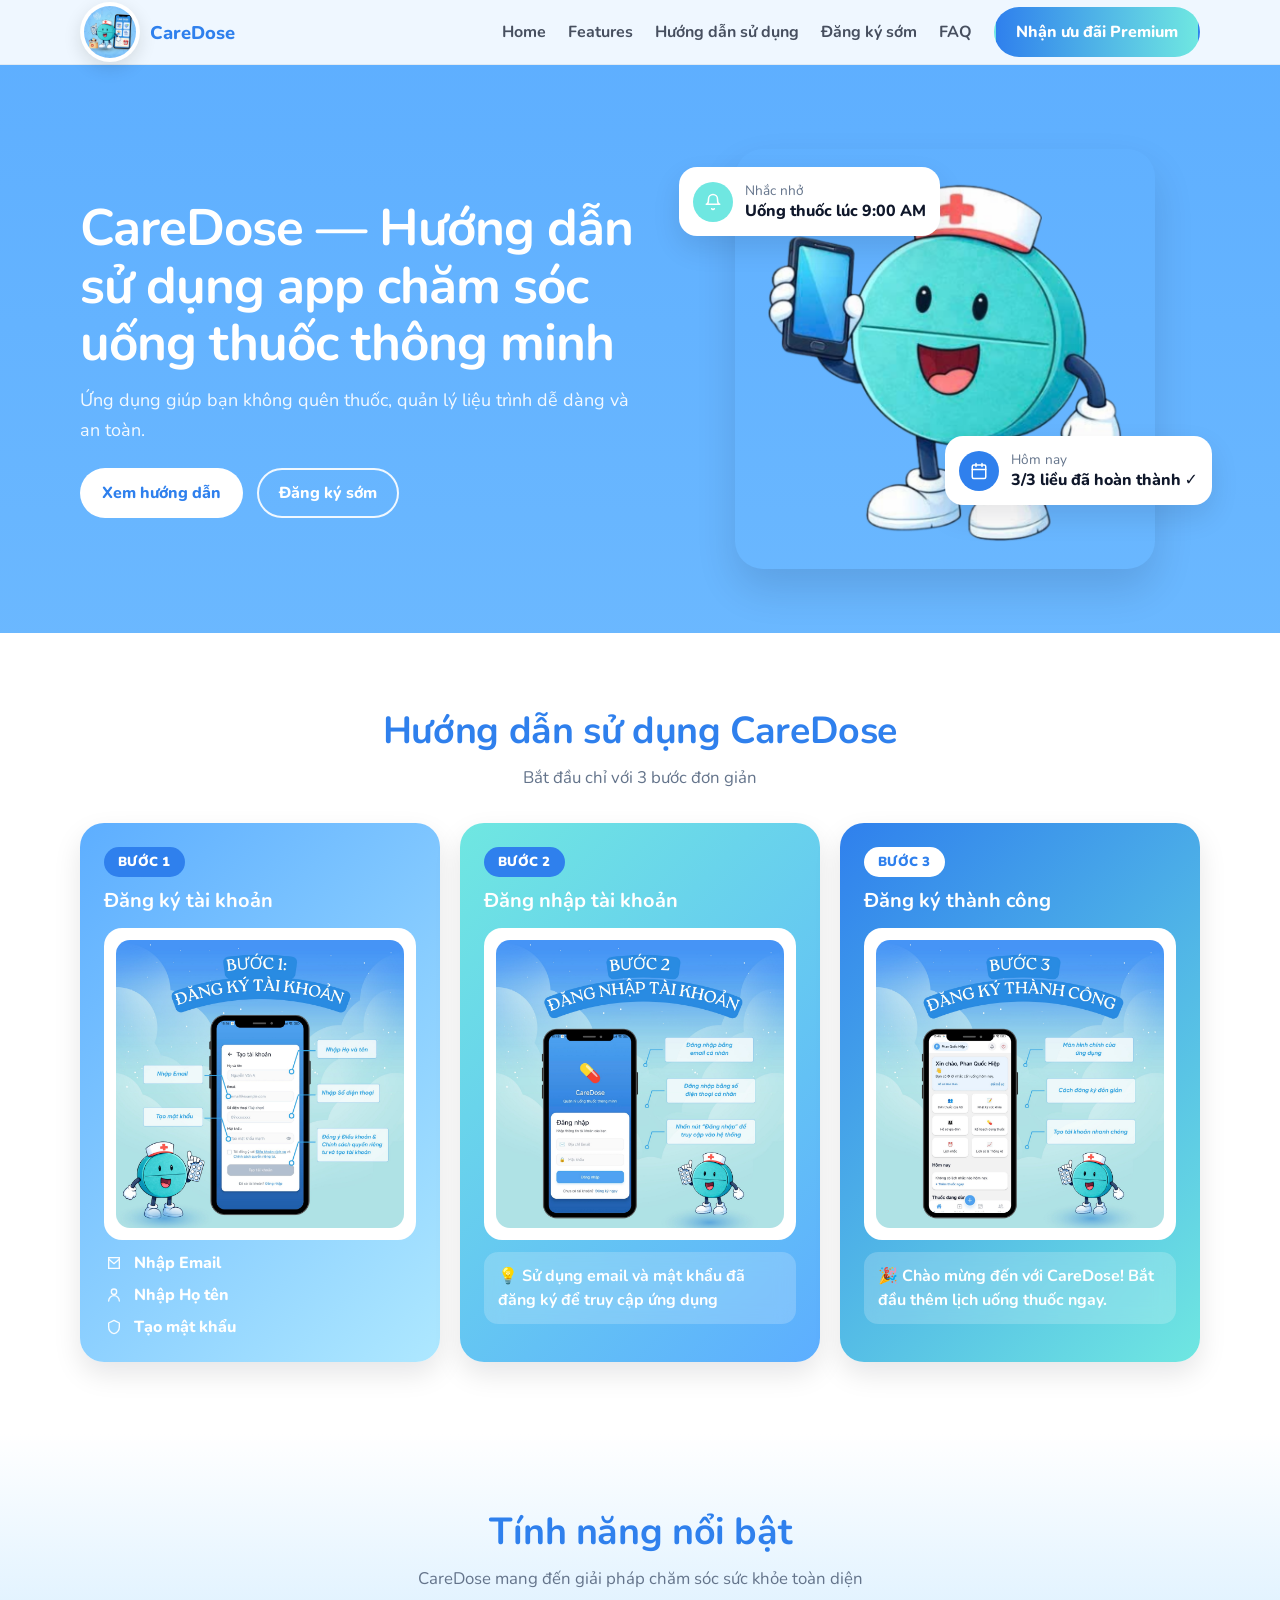
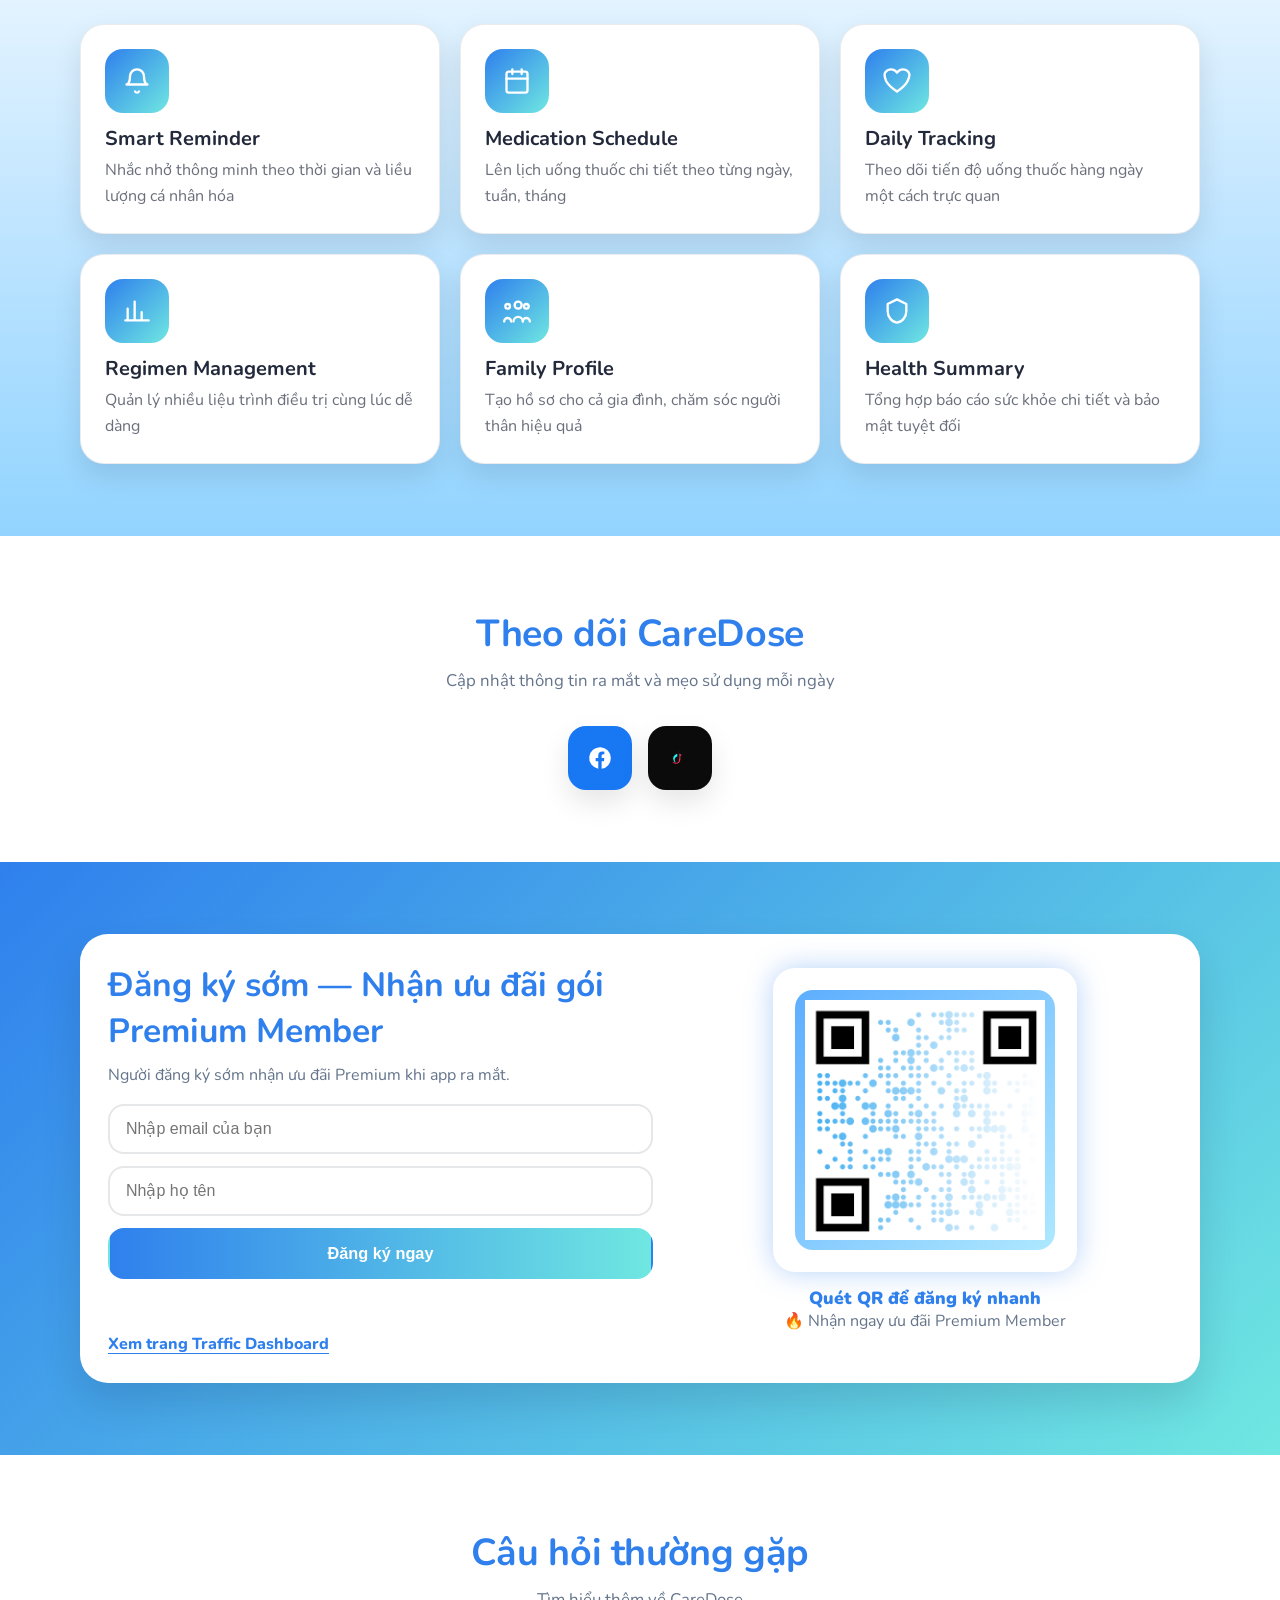
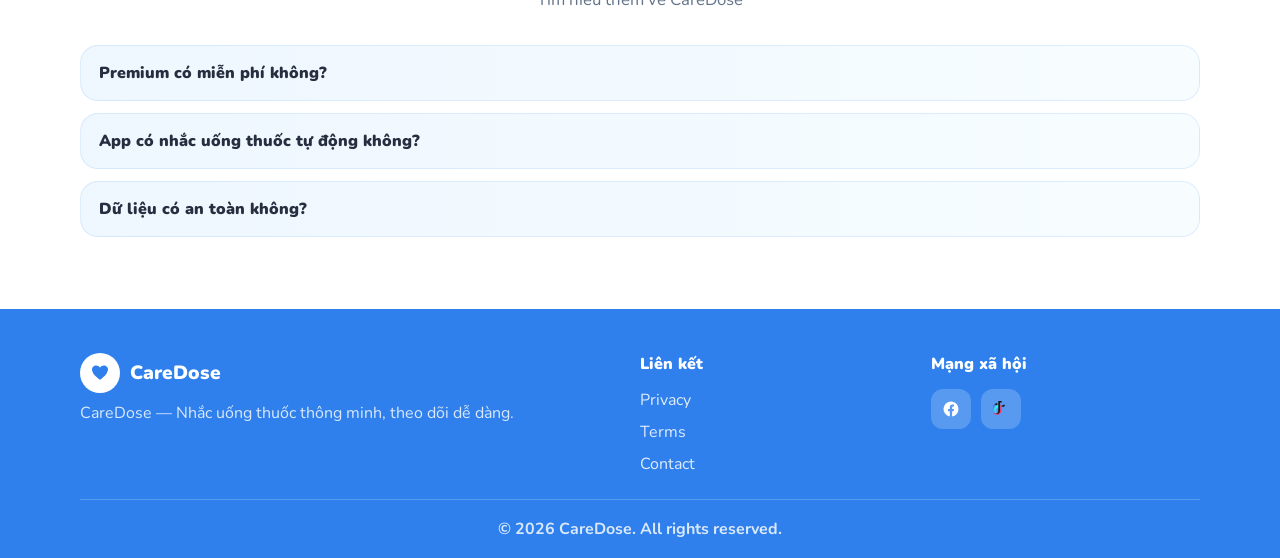
==== index.html @ 23ecd35e "init" ====
<!doctype html>
<html lang="vi">

<head>
  <meta charset="utf-8" />
  <meta name="viewport" content="width=device-width, initial-scale=1" />
  <title>CareDose - Ứng dụng tủ thuốc thông minh </title>

  <!-- Font -->
  <link rel="preconnect" href="https://fonts.googleapis.com">
  <link rel="preconnect" href="https://fonts.gstatic.com" crossorigin>
  <link href="https://fonts.googleapis.com/css2?family=Nunito:wght@400;600;700;800&display=swap" rel="stylesheet">

  <link rel="stylesheet" href="./styles.css" />

  <!-- (Optional) Privacy-friendly analytics (no DB on your side)
       Uncomment and set data-domain to your domain if you use Plausible.
  <script defer data-domain="caredose.app" src="https://plausible.io/js/script.js"></script>
  -->
</head>

<body>
  <div class="page-bg">
    <!-- Header / Navigation -->
    <header class="site-header" id="top">
      <nav class="container nav">
        <a class="brand" href="#home" aria-label="CareDose">
          <img class="brand-logo" src="./assets/logo.png" alt="CareDose logo" width="20" height="20" loading="lazy" />
          <span class="brand-name">CareDose</span>
        </a>

        <button class="nav-toggle" aria-label="Mở menu" aria-expanded="false" data-nav-toggle>
          <span class="nav-toggle-line"></span>
          <span class="nav-toggle-line"></span>
          <span class="nav-toggle-line"></span>
        </button>

        <div class="nav-links" data-nav-links>
          <a href="#home">Home</a>
          <a href="#features">Features</a>
          <a href="#guide">Hướng dẫn sử dụng</a>
          <a href="#register">Đăng ký sớm</a>
          <a href="#faq">FAQ</a>
          <a class="btn btn-primary btn-pill" href="#register">Nhận ưu đãi Premium</a>
        </div>
      </nav>
    </header>

    <main>
      <!-- Hero -->
      <section id="home" class="section hero">
        <div class="container grid-2 hero-grid">
          <div class="hero-copy">
            <h1>CareDose — Hướng dẫn sử dụng app chăm sóc uống thuốc thông minh</h1>
            <p class="lead">Ứng dụng giúp bạn không quên thuốc, quản lý liệu trình dễ dàng và an toàn.</p>
            <div class="hero-cta">
              <a class="btn btn-white btn-pill" href="#guide">Xem hướng dẫn</a>
              <a class="btn btn-outline-white btn-pill" href="#register">Đăng ký sớm</a>
            </div>
          </div>

          <div class="hero-visual">
            <div class="mascot-float">
              <img class="mascot" src="./assets/image.png" alt="CareDose Mascot" loading="lazy" />
            </div>

            <!-- Floating cards -->
            <div class="float-card float-card-left">
              <div class="icon-badge bg-secondary" aria-hidden="true">
                <!-- Bell -->
                <svg width="18" height="18" viewBox="0 0 24 24" fill="none">
                  <path d="M18 8a6 6 0 10-12 0c0 7-3 7-3 7h18s-3 0-3-7" stroke="currentColor" stroke-width="2"
                    stroke-linecap="round" stroke-linejoin="round" />
                  <path d="M13.7 21a2 2 0 01-3.4 0" stroke="currentColor" stroke-width="2" stroke-linecap="round" />
                </svg>
              </div>
              <div>
                <div class="muted small">Nhắc nhở</div>
                <div class="strong">Uống thuốc lúc 9:00 AM</div>
              </div>
            </div>

            <div class="float-card float-card-right">
              <div class="icon-badge bg-primary" aria-hidden="true">
                <!-- Calendar -->
                <svg width="18" height="18" viewBox="0 0 24 24" fill="none">
                  <rect x="3" y="4" width="18" height="18" rx="2" stroke="currentColor" stroke-width="2" />
                  <path d="M16 2v4M8 2v4M3 10h18" stroke="currentColor" stroke-width="2" stroke-linecap="round" />
                </svg>
              </div>
              <div>
                <div class="muted small">Hôm nay</div>
                <div class="strong">3/3 liều đã hoàn thành ✓</div>
              </div>
            </div>
          </div>
        </div>
      </section>

      <!-- Guide -->
      <section id="guide" class="section section-white">
        <div class="container">
          <header class="section-head center">
            <h2>Hướng dẫn sử dụng CareDose</h2>
            <p class="subhead">Bắt đầu chỉ với 3 bước đơn giản</p>
          </header>

          <div class="grid-3 cards">
            <article class="card card-grad grad-1">
              <div class="pill pill-primary">BƯỚC 1</div>
              <h3>Đăng ký tài khoản</h3>

              <div class="media">
                <img src="./assets/Register.png" alt="Màn hình đăng ký" loading="lazy" />
              </div>

              <ul class="checklist">
                <li>
                  <span class="mini-ic" aria-hidden="true">
                    <!-- Mail -->
                    <svg width="16" height="16" viewBox="0 0 24 24" fill="none">
                      <path d="M4 4h16v16H4V4z" stroke="currentColor" stroke-width="2" />
                      <path d="M4 6l8 7 8-7" stroke="currentColor" stroke-width="2" stroke-linecap="round"
                        stroke-linejoin="round" />
                    </svg>
                  </span>
                  Nhập Email
                </li>
                <li>
                  <span class="mini-ic" aria-hidden="true">
                    <!-- User -->
                    <svg width="16" height="16" viewBox="0 0 24 24" fill="none">
                      <path d="M20 21a8 8 0 10-16 0" stroke="currentColor" stroke-width="2" stroke-linecap="round" />
                      <circle cx="12" cy="7" r="4" stroke="currentColor" stroke-width="2" />
                    </svg>
                  </span>
                  Nhập Họ tên
                </li>
                <li>
                  <span class="mini-ic" aria-hidden="true">
                    <!-- Shield -->
                    <svg width="16" height="16" viewBox="0 0 24 24" fill="none">
                      <path d="M12 2l8 4v6c0 5-3.4 9.4-8 10-4.6-.6-8-5-8-10V6l8-4z" stroke="currentColor"
                        stroke-width="2" stroke-linejoin="round" />
                    </svg>
                  </span>
                  Tạo mật khẩu
                </li>
              </ul>
            </article>

            <article class="card card-grad grad-2">
              <div class="pill pill-primary">BƯỚC 2</div>
              <h3>Đăng nhập tài khoản</h3>

              <div class="media">
                <img src="./assets/Login.png" alt="Màn hình đăng nhập" loading="lazy" />
              </div>

              <div class="note note-white">
                💡 Sử dụng email và mật khẩu đã đăng ký để truy cập ứng dụng
              </div>
            </article>

            <article class="card card-grad grad-3">
              <div class="pill pill-white">BƯỚC 3</div>
              <h3>Đăng ký thành công</h3>

              <div class="media">
                <img src="./assets/Success.png" alt="Màn hình thành công" loading="lazy" />
              </div>

              <div class="note note-white">
                🎉 Chào mừng đến với CareDose! Bắt đầu thêm lịch uống thuốc ngay.
              </div>
            </article>
          </div>
        </div>
      </section>

      <!-- Features -->
      <section id="features" class="section section-soft">
        <div class="container">
          <header class="section-head center">
            <h2>Tính năng nổi bật</h2>
            <p class="subhead">CareDose mang đến giải pháp chăm sóc sức khỏe toàn diện</p>
          </header>

          <div class="grid-3 cards features">
            <article class="card plain">
              <div class="feature-ic">
                <!-- Bell -->
                <svg width="28" height="28" viewBox="0 0 24 24" fill="none">
                  <path d="M18 8a6 6 0 10-12 0c0 7-3 7-3 7h18s-3 0-3-7" stroke="currentColor" stroke-width="2"
                    stroke-linecap="round" stroke-linejoin="round" />
                  <path d="M13.7 21a2 2 0 01-3.4 0" stroke="currentColor" stroke-width="2" stroke-linecap="round" />
                </svg>
              </div>
              <h3>Smart Reminder</h3>
              <p>Nhắc nhở thông minh theo thời gian và liều lượng cá nhân hóa</p>
            </article>

            <article class="card plain">
              <div class="feature-ic">
                <!-- Calendar -->
                <svg width="28" height="28" viewBox="0 0 24 24" fill="none">
                  <rect x="3" y="4" width="18" height="18" rx="2" stroke="currentColor" stroke-width="2" />
                  <path d="M16 2v4M8 2v4M3 10h18" stroke="currentColor" stroke-width="2" stroke-linecap="round" />
                </svg>
              </div>
              <h3>Medication Schedule</h3>
              <p>Lên lịch uống thuốc chi tiết theo từng ngày, tuần, tháng</p>
            </article>

            <article class="card plain">
              <div class="feature-ic">
                <!-- Heart -->
                <svg width="28" height="28" viewBox="0 0 24 24" fill="none">
                  <path
                    d="M12 21s-7-4.6-9.3-9C.9 8 .9 5.8 2.2 4.2 3.5 2.6 5.4 2 7 2c2.1 0 3.7 1.1 5 2.6C13.3 3.1 14.9 2 17 2c1.6 0 3.5.6 4.8 2.2 1.3 1.6 1.3 3.8-.7 7.8C19 16.4 12 21 12 21z"
                    stroke="currentColor" stroke-width="2" fill="none" />
                </svg>
              </div>
              <h3>Daily Tracking</h3>
              <p>Theo dõi tiến độ uống thuốc hàng ngày một cách trực quan</p>
            </article>

            <article class="card plain">
              <div class="feature-ic">
                <!-- Bar chart -->
                <svg width="28" height="28" viewBox="0 0 24 24" fill="none">
                  <path d="M4 20V10M10 20V4M16 20v-7M22 20H2" stroke="currentColor" stroke-width="2"
                    stroke-linecap="round" />
                </svg>
              </div>
              <h3>Regimen Management</h3>
              <p>Quản lý nhiều liệu trình điều trị cùng lúc dễ dàng</p>
            </article>

            <article class="card plain">
              <div class="feature-ic">
                <!-- Users -->
                <svg width="28" height="28" viewBox="0 0 24 24" fill="none">
                  <path d="M17 21a4 4 0 00-8 0" stroke="currentColor" stroke-width="2" stroke-linecap="round" />
                  <circle cx="13" cy="7" r="3" stroke="currentColor" stroke-width="2" />
                  <path d="M23 21a3 3 0 00-6 0" stroke="currentColor" stroke-width="2" stroke-linecap="round" />
                  <circle cx="20" cy="8" r="2" stroke="currentColor" stroke-width="2" />
                  <path d="M1 21a3 3 0 016 0" stroke="currentColor" stroke-width="2" stroke-linecap="round" />
                  <circle cx="4" cy="8" r="2" stroke="currentColor" stroke-width="2" />
                </svg>
              </div>
              <h3>Family Profile</h3>
              <p>Tạo hồ sơ cho cả gia đình, chăm sóc người thân hiệu quả</p>
            </article>

            <article class="card plain">
              <div class="feature-ic">
                <!-- Shield -->
                <svg width="28" height="28" viewBox="0 0 24 24" fill="none">
                  <path d="M12 2l8 4v6c0 5-3.4 9.4-8 10-4.6-.6-8-5-8-10V6l8-4z" stroke="currentColor" stroke-width="2"
                    stroke-linejoin="round" />
                </svg>
              </div>
              <h3>Health Summary</h3>
              <p>Tổng hợp báo cáo sức khỏe chi tiết và bảo mật tuyệt đối</p>
            </article>
          </div>
        </div>
      </section>

      <!-- Social -->
      <section class="section section-white">
        <div class="container center">
          <header class="section-head center">
            <h2>Theo dõi CareDose</h2>
            <p class="subhead">Cập nhật thông tin ra mắt và mẹo sử dụng mỗi ngày</p>
          </header>

          <div class="social-row">
            <a class="social-btn facebook" href="https://www.facebook.com/profile.php?id=61586866198376" target="_blank"
              rel="noopener">
              <!-- Facebook -->
              <svg width="26" height="26" viewBox="0 0 24 24" fill="currentColor" aria-hidden="true">
                <path
                  d="M22 12a10 10 0 10-11.6 9.9v-7H8v-3h2.4V9.8c0-2.4 1.4-3.7 3.6-3.7 1 0 2 .2 2 .2v2.2h-1.1c-1.1 0-1.4.7-1.4 1.4V12H16l-.4 3h-2.1v7A10 10 0 0022 12z" />
              </svg>
              <span class="sr-only">Facebook</span>
            </a>

            <a class="social-btn tiktok" href="https://www.tiktok.com/@caredose.vn" target="_blank" rel="noopener">
              <!-- Simple TikTok-ish icon (placeholder) -->
              <svg class="icon-tiktok" width="26" height="26" viewBox="0 0 48 48" aria-hidden="true" role="img">
                <!-- Cyan shadow -->
                <path fill="#25F4EE"
                  d="M20.6 19.2v-2.3c-1.6-.2-3.2.1-4.6.8-2.8 1.4-4.6 4.2-4.6 7.3 0 4.6 3.7 8.3 8.3 8.3 1.3 0 2.6-.3 3.7-.9-2.2 1.5-5.3 1.3-7.3-.6-1.2-1.1-1.9-2.7-1.9-4.4 0-2.3 1.3-4.4 3.4-5.5 1-.5 2-.7 3-.7z" />
                <!-- Pink shadow -->
                <path fill="#FE2C55"
                  d="M21.8 18.2c1 1.2 2.7 2 4.5 2v-3.1c-.3 0-.7-.1-1-.2-1-.3-1.9-1-2.5-1.8v8.9c0 4.6-3.7 8.3-8.3 8.3-1.8 0-3.5-.6-4.9-1.5 1.5 2.2 4 3.7 6.8 3.7 4.6 0 8.3-3.7 8.3-8.3V18.2z" />
                <!-- Main (black) -->
                <path fill="#111111"
                  d="M26.3 17.1v3.1c1.7 0 3.3-.6 4.6-1.6v-3c-1.2 1-2.8 1.5-4.6 1.5zm-9.7 16.2c3 0 5.4-2.4 5.4-5.4V12h3.9c-.2-1-.7-1.9-1.4-2.6H19v18.5c0 3-2.4 5.4-5.4 5.4-.9 0-1.8-.2-2.6-.6 1 .4 2 .6 3 .6zM13.6 17.7c1.1-.7 2.4-1 3.7-.9v-3.2c-.3 0-.6 0-1 0-1.7.2-3.3.9-4.5 2-1.3 1.3-2.1 3-2.1 4.9 0 1.8.7 3.5 1.9 4.7-1-1.2-1.6-2.7-1.6-4.3 0-1.8.7-3.5 2.1-4.8.5-.5 1-.9 1.5-1.2z" />
              </svg>
              <span class="sr-only">TikTok</span>
            </a>
          </div>
        </div>
      </section>

      <!-- Register -->
      <section id="register" class="section register">
        <div class="container">
          <div class="register-card">
            <div class="grid-2 register-grid">
              <!-- Form -->
              <div>
                <h2>Đăng ký sớm — Nhận ưu đãi gói Premium Member</h2>
                <p class="muted">Người đăng ký sớm nhận ưu đãi Premium khi app ra mắt.</p>

                <form class="form" id="early-access-form"
                  action="https://docs.google.com/forms/d/e/1FAIpQLSfu0Jbq9fdVAt8jFWek8ZQa8v-bnIWxpUGTrPpAvJa66lcMtQ/formResponse"
                  method="POST" target="hidden_iframe">
                  <label class="field">
                    <input type="email" name="entry.1506093864" placeholder="Nhập email của bạn" required>
                  </label>

                  <label class="field">
                    <input type="text" name="entry.870572289" placeholder="Nhập họ tên" required>
                  </label>

                  <button id="early-access-btn" type="submit" class="btn btn-primary btn-lg">Đăng ký ngay</button>
                  <p class="tiny muted" id="early-access-msg" style="margin-top:10px;"></p>
                </form>

                <iframe id="hidden_iframe" name="hidden_iframe" style="display:none;"></iframe>

                <div class="mini-links">
                  <a class="mini-link" href="./analytics.html">Xem trang Traffic Dashboard</a>
                </div>
              </div>

              <!-- QR -->
              <div class="qr-wrap">
                <div class="qr-card" aria-label="QR đăng ký sớm">
                  <div class="qr-bg">
                    <!-- <div class="qr-grid" id="qr-grid" aria-hidden="true"></div> -->
                    <img class="qr-img" src="./assets/CareDose Premium member.png" alt="QR đăng ký Google Form">

                  </div>
                </div>

                <div class="qr-caption">
                  <div class="qr-title">Quét QR để đăng ký nhanh</div>
                  <div class="muted">🔥 Nhận ngay ưu đãi Premium Member</div>
                </div>
              </div>
            </div>
          </div>
        </div>

        <script>
          (function () {
            const form = document.getElementById("early-access-form");
            const iframe = document.getElementById("hidden_iframe");
            const msg = document.getElementById("early-access-msg");
            const btn = document.getElementById("early-access-btn");

            let submitted = false;

            form.addEventListener("submit", function () {
              submitted = true;
              msg.textContent = "⏳ Đang gửi đăng ký...";
              btn.disabled = true;
            });

            iframe.addEventListener("load", function () {
              if (!submitted) return; // bỏ qua lần load đầu
              submitted = false;

              msg.textContent = "✅ Đã gửi đăng ký! Cảm ơn bạn.";
              btn.disabled = false;
              form.reset();
            });
          })();
        </script>
      </section>

      <!-- FAQ -->
      <section id="faq" class="section section-white">
        <div class="container">
          <header class="section-head center">
            <h2>Câu hỏi thường gặp</h2>
            <p class="subhead">Tìm hiểu thêm về CareDose</p>
          </header>

          <div class="faq" data-faq>

            <details class="faq-item">
              <summary>Premium có miễn phí không?</summary>
              <div class="faq-body">
                Người đăng ký sớm sẽ nhận những ưu đãi cho gói Premium Member. Sau khi ra mắt chính thức, Premium Member
                dự
                kiến có mức phí <strong>99,000đ/tháng</strong> với đầy đủ tính năng cao cấp.
              </div>
            </details>

            <details class="faq-item">
              <summary>App có nhắc uống thuốc tự động không?</summary>
              <div class="faq-body">
                Có! CareDose có hệ thống nhắc nhở thông minh với thông báo đẩy, âm thanh tùy chỉnh, và có thể tích hợp
                smartwatch để đảm bảo bạn không bỏ lỡ liều thuốc.
              </div>
            </details>

            <details class="faq-item">
              <summary>Dữ liệu có an toàn không?</summary>
              <div class="faq-body">
                Dữ liệu được mã hóa và tuân thủ nghiêm ngặt các quy định bảo mật thông tin sức khỏe (bạn có thể mô tả
                chuẩn bạn dùng trong phần Privacy/Terms).
              </div>
            </details>
          </div>
        </div>
      </section>
    </main>

    <!-- Footer -->
    <footer class="footer">
      <div class="container footer-grid">
        <div class="footer-brand">
          <div class="brand-row">
            <span class="brand-mark footer-mark" aria-hidden="true">
              <svg width="18" height="18" viewBox="0 0 24 24" fill="none">
                <path
                  d="M12 21s-7-4.6-9.3-9C.9 8 .9 5.8 2.2 4.2 3.5 2.6 5.4 2 7 2c2.1 0 3.7 1.1 5 2.6C13.3 3.1 14.9 2 17 2c1.6 0 3.5.6 4.8 2.2 1.3 1.6 1.3 3.8-.7 7.8C19 16.4 12 21 12 21z"
                  fill="currentColor" />
              </svg>
            </span>
            <span class="footer-title">CareDose</span>
          </div>
          <p class="muted footer-desc">CareDose — Nhắc uống thuốc thông minh, theo dõi dễ dàng.</p>
        </div>

        <div class="footer-col">
          <div class="footer-head">Liên kết</div>
          <a href="#" class="footer-link">Privacy</a>
          <a href="#" class="footer-link">Terms</a>
          <a href="#" class="footer-link">Contact</a>
        </div>

        <div class="footer-col">
          <div class="footer-head">Mạng xã hội</div>
          <div class="footer-social">
            <a class="footer-social-btn" href="https://www.facebook.com/profile.php?id=61586866198376" target="_blank"
              rel="noopener" aria-label="Facebook">
              <svg width="18" height="18" viewBox="0 0 24 24" fill="currentColor" aria-hidden="true">
                <path
                  d="M22 12a10 10 0 10-11.6 9.9v-7H8v-3h2.4V9.8c0-2.4 1.4-3.7 3.6-3.7 1 0 2 .2 2 .2v2.2h-1.1c-1.1 0-1.4.7-1.4 1.4V12H16l-.4 3h-2.1v7A10 10 0 0022 12z" />
              </svg>
            </a>
            <a class="footer-social-btn" href="https://www.tiktok.com/@caredose.vn" target="_blank" rel="noopener"
              aria-label="TikTok">
              <svg class="icon-tiktok" width="26" height="26" viewBox="0 0 48 48" aria-hidden="true" role="img">
                <!-- Cyan shadow -->
                <path fill="#25F4EE"
                  d="M20.6 19.2v-2.3c-1.6-.2-3.2.1-4.6.8-2.8 1.4-4.6 4.2-4.6 7.3 0 4.6 3.7 8.3 8.3 8.3 1.3 0 2.6-.3 3.7-.9-2.2 1.5-5.3 1.3-7.3-.6-1.2-1.1-1.9-2.7-1.9-4.4 0-2.3 1.3-4.4 3.4-5.5 1-.5 2-.7 3-.7z" />
                <!-- Pink shadow -->
                <path fill="#FE2C55"
                  d="M21.8 18.2c1 1.2 2.7 2 4.5 2v-3.1c-.3 0-.7-.1-1-.2-1-.3-1.9-1-2.5-1.8v8.9c0 4.6-3.7 8.3-8.3 8.3-1.8 0-3.5-.6-4.9-1.5 1.5 2.2 4 3.7 6.8 3.7 4.6 0 8.3-3.7 8.3-8.3V18.2z" />
                <!-- Main (black) -->
                <path fill="#111111"
                  d="M26.3 17.1v3.1c1.7 0 3.3-.6 4.6-1.6v-3c-1.2 1-2.8 1.5-4.6 1.5zm-9.7 16.2c3 0 5.4-2.4 5.4-5.4V12h3.9c-.2-1-.7-1.9-1.4-2.6H19v18.5c0 3-2.4 5.4-5.4 5.4-.9 0-1.8-.2-2.6-.6 1 .4 2 .6 3 .6zM13.6 17.7c1.1-.7 2.4-1 3.7-.9v-3.2c-.3 0-.6 0-1 0-1.7.2-3.3.9-4.5 2-1.3 1.3-2.1 3-2.1 4.9 0 1.8.7 3.5 1.9 4.7-1-1.2-1.6-2.7-1.6-4.3 0-1.8.7-3.5 2.1-4.8.5-.5 1-.9 1.5-1.2z" />
              </svg>
            </a>
          </div>
        </div>
      </div>

      <div class="container footer-bottom">
        © 2026 CareDose. All rights reserved.
      </div>
    </footer>
  </div>

  <script src="./script.js"></script>
</body>

</html>
---- styles.css ----
:root {
  --primary: #2F80ED;
  --secondary: #6FE7E1;
  --sky: #5DAEFF;
  --light: #AEE8FF;

  --text: #0f172a;
  --muted: #64748b;
  --card: #ffffff;

  --radius-xl: 24px;
  --radius-lg: 18px;

  --shadow: 0 20px 40px rgba(2, 6, 23, .12);
  --shadow-soft: 0 12px 28px rgba(2, 6, 23, .10);

  --container: 1120px;
}

* {
  box-sizing: border-box;
}

html,
body {
  height: 100%;
}

body {
  margin: 0;
  font-family: "Nunito", system-ui, -apple-system, Segoe UI, Roboto, Arial, sans-serif;
  color: var(--text);
}

a {
  color: inherit;
  text-decoration: none;
}

img {
  max-width: 100%;
  display: block;
}

code {
  font-family: ui-monospace, SFMono-Regular, Menlo, Monaco, Consolas, "Liberation Mono", "Courier New", monospace;
  font-size: .92em;
}

.page-bg {
  min-height: 100vh;
  background: linear-gradient(180deg, var(--sky), var(--light));
}

/* Utils */
.container {
  width: min(var(--container), calc(100% - 32px));
  margin-inline: auto;
}

.section {
  padding: 72px 0;
}

.section-white {
  background: #fff;
}

.section-soft {
  background: linear-gradient(180deg, #fff, rgba(174, 232, 255, .20));
}

.center {
  text-align: center;
}

.muted {
  color: var(--muted);
}

.small {
  font-size: .85rem;
}

.tiny {
  font-size: .78rem;
}

.strong {
  font-weight: 800;
}

.lead {
  font-size: 1.125rem;
  line-height: 1.65;
  color: rgba(255, 255, 255, .92);
}

.grid-2 {
  display: grid;
  grid-template-columns: 1.05fr .95fr;
  gap: 48px;
}

.grid-3 {
  display: grid;
  grid-template-columns: repeat(3, 1fr);
  gap: 20px;
}

@media (max-width: 900px) {
  .grid-2 {
    grid-template-columns: 1fr;
    gap: 28px;
  }

  .grid-3 {
    grid-template-columns: 1fr;
  }

  .section {
    padding: 56px 0;
  }
}

/* Header */
.site-header {
  position: sticky;
  top: 0;
  z-index: 50;
  background: rgba(255, 255, 255, .90);
  backdrop-filter: blur(10px);
  border-bottom: 1px solid rgba(15, 23, 42, .06);
}

.nav {
  display: flex;
  align-items: center;
  justify-content: space-between;
  height: 64px;
}

.brand {
  display: flex;
  gap: 10px;
  align-items: center;
  font-weight: 800;
}

.brand-mark {
  width: 40px;
  height: 40px;
  border-radius: 999px;
  background: linear-gradient(135deg, var(--primary), var(--secondary));
  color: #fff;
  display: grid;
  place-items: center;
}

.brand-name {
  font-size: 1.15rem;
  color: var(--primary);
}

.nav-links {
  display: flex;
  align-items: center;
  gap: 22px;
  font-weight: 700;
  color: rgba(15, 23, 42, .75);
}

.nav-links a:hover {
  color: var(--primary);
}

.nav-toggle {
  display: none;
  background: transparent;
  border: 0;
  padding: 10px;
  border-radius: 12px;
}

.nav-toggle:focus {
  outline: 2px solid rgba(47, 128, 237, .35);
  outline-offset: 2px;
}

.nav-toggle-line {
  display: block;
  width: 22px;
  height: 2px;
  background: rgba(15, 23, 42, .65);
  margin: 5px 0;
  border-radius: 6px;
}

@media (max-width: 900px) {
  .nav-toggle {
    display: block;
  }

  .nav-links {
    display: none;
    position: absolute;
    left: 16px;
    right: 16px;
    top: 72px;
    background: rgba(255, 255, 255, .96);
    border: 1px solid rgba(15, 23, 42, .08);
    border-radius: 18px;
    padding: 14px;
    flex-direction: column;
    align-items: stretch;
    gap: 12px;
    box-shadow: var(--shadow-soft);
  }

  .nav-links.is-open {
    display: flex;
  }

  .nav-links a {
    padding: 10px 10px;
    border-radius: 12px;
  }

  .nav-links a:hover {
    background: rgba(47, 128, 237, .06);
  }
}

/* Buttons */
.btn {
  display: inline-flex;
  align-items: center;
  justify-content: center;
  gap: 10px;
  padding: 12px 18px;
  border-radius: 14px;
  font-weight: 800;
  border: 2px solid transparent;
  transition: transform .12s ease, box-shadow .12s ease, background .12s ease, color .12s ease, border-color .12s ease;
  user-select: none;
}

.btn:hover {
  transform: translateY(-1px);
  box-shadow: 0 10px 18px rgba(2, 6, 23, .10);
}

.btn:active {
  transform: translateY(0);
  box-shadow: none;
}

.btn-pill {
  border-radius: 999px;
  padding-inline: 20px;
}

.btn-primary {
  background: linear-gradient(90deg, var(--primary), var(--secondary));
  color: #fff;
}

.btn-white {
  background: #fff;
  color: var(--primary);
}

.btn-outline-white {
  background: transparent;
  color: #fff;
  border-color: rgba(255, 255, 255, .9);
}

.btn-outline-white:hover {
  background: #fff;
  color: var(--primary);
}

.btn-lg {
  width: 100%;
  padding: 14px 18px;
  border-radius: 16px;
  font-size: 1.02rem;
}

/* Hero */
.hero {
  padding-top: 84px;
  padding-bottom: 64px;
}

.hero-grid {
  align-items: center;
}

.hero-copy h1 {
  font-size: clamp(2rem, 4vw, 3.25rem);
  line-height: 1.12;
  margin: 0 0 14px;
  color: #fff;
  letter-spacing: -0.02em;
}

.hero-copy .lead {
  margin: 0 0 22px;
}

.hero-cta {
  display: flex;
  gap: 14px;
  flex-wrap: wrap;
}

.hero-visual {
  position: relative;
  min-height: 380px;
}

.mascot {
  border-radius: 28px;
  width: min(420px, 100%);
  margin-inline: auto;
  box-shadow: var(--shadow);
}

.mascot-float {
  animation: floatY 3s ease-in-out infinite;
}

.float-card {
  position: absolute;
  display: flex;
  gap: 12px;
  align-items: center;
  background: #fff;
  border-radius: 18px;
  padding: 14px 14px;
  box-shadow: var(--shadow-soft);
  max-width: 280px;
}

.float-card-left {
  top: 18px;
  left: -12px;
  animation: floatY2 2.6s ease-in-out infinite;
}

.float-card-right {
  bottom: 64px;
  right: -12px;
  animation: floatY3 2.2s ease-in-out infinite;
}

.icon-badge {
  width: 40px;
  height: 40px;
  border-radius: 999px;
  color: #fff;
  display: grid;
  place-items: center;
}

.bg-primary {
  background: var(--primary);
}

.bg-secondary {
  background: var(--secondary);
}

@media (max-width: 900px) {
  .hero {
    padding-top: 64px;
  }

  .float-card {
    position: static;
    margin: 14px auto 0;
  }

  .hero-visual {
    min-height: unset;
  }
}

/* Section headings */
.section-head {
  margin-bottom: 34px;
}

.section-head h2 {
  margin: 0 0 10px;
  font-size: clamp(1.65rem, 3vw, 2.35rem);
  letter-spacing: -0.01em;
  color: var(--primary);
}

.section-head .subhead {
  margin: 0;
  color: var(--muted);
  font-size: 1.05rem;
}

/* Cards */
.cards {
  margin-top: 18px;
}

.card {
  border-radius: var(--radius-xl);
  padding: 24px;
  box-shadow: var(--shadow-soft);
  border: 1px solid rgba(15, 23, 42, .08);
}

.card h3 {
  margin: 10px 0 14px;
  color: #fff;
  font-size: 1.25rem;
}

.card p {
  margin: 0;
}

.card-grad {
  color: #fff;
  border: 0;
}

.grad-1 {
  background: linear-gradient(135deg, var(--sky), var(--light));
}

.grad-2 {
  background: linear-gradient(135deg, var(--secondary), var(--sky));
}

.grad-3 {
  background: linear-gradient(135deg, var(--primary), var(--secondary));
}

.pill {
  display: inline-flex;
  align-items: center;
  justify-content: center;
  padding: 6px 14px;
  border-radius: 999px;
  font-weight: 900;
  letter-spacing: .02em;
  font-size: .82rem;
}

.pill-primary {
  background: var(--primary);
  color: #fff;
}

.pill-white {
  background: #fff;
  color: var(--primary);
}

.media {
  background: #fff;
  border-radius: 18px;
  padding: 12px;
  margin-bottom: 12px;
}

.media img {
  height: 100%;
  width: 100%;
  object-fit: cover;
  border-radius: 14px;
}

.checklist {
  list-style: none;
  padding: 0;
  margin: 0;
  display: grid;
  gap: 10px;
}

.checklist li {
  display: flex;
  gap: 10px;
  align-items: center;
  font-weight: 800;
  color: #fff;
}

.mini-ic {
  width: 20px;
  height: 20px;
  display: grid;
  place-items: center;
  opacity: .95;
}

.note {
  border-radius: 14px;
  padding: 12px 14px;
  font-weight: 700;
  line-height: 1.5;
}

.note-white {
  background: rgba(255, 255, 255, .20);
  backdrop-filter: blur(10px);
}

.features .card {
  background: #fff;
  color: var(--text);
}

.features .card h3 {
  color: rgba(15, 23, 42, .92);
  margin: 12px 0 6px;
}

.features .card p {
  color: rgba(15, 23, 42, .62);
  line-height: 1.6;
}

.card.plain {
  transition: transform .12s ease, box-shadow .12s ease;
}

.card.plain:hover {
  transform: translateY(-2px);
  box-shadow: var(--shadow);
}

.feature-ic {
  width: 64px;
  height: 64px;
  border-radius: 18px;
  background: linear-gradient(135deg, var(--primary), var(--secondary));
  display: grid;
  place-items: center;
  color: #fff;
}

/* Social */
.social-row {
  display: flex;
  gap: 16px;
  justify-content: center;
}

.social-btn {
  width: 64px;
  height: 64px;
  border-radius: 18px;
  display: grid;
  place-items: center;
  color: #fff;
  box-shadow: var(--shadow-soft);
  transition: transform .12s ease, box-shadow .12s ease;
}

.social-btn:hover {
  transform: translateY(-2px);
  box-shadow: var(--shadow);
}

.social-btn.facebook {
  background: #1877F2;
}

.social-btn.tiktok {
  background: #0b0b0b;
}

/* Register */
.register {
  background: linear-gradient(135deg, var(--primary), var(--secondary));
}

.register-card {
  background: #fff;
  border-radius: 28px;
  padding: 28px;
  box-shadow: var(--shadow);
}

.register h2 {
  margin: 0 0 10px;
  color: var(--primary);
  font-size: clamp(1.55rem, 3vw, 2.1rem);
}

.register .muted {
  margin: 0 0 18px;
}

.register-grid {
  align-items: center;
  gap: 26px;
}

.form {
  display: grid;
  gap: 12px;
}

.field input {
  width: 100%;
  padding: 14px 16px;
  border-radius: 16px;
  border: 2px solid rgba(15, 23, 42, .10);
  outline: none;
  font-size: 1rem;
  transition: border-color .12s ease, box-shadow .12s ease;
}

.field input:focus {
  border-color: rgba(47, 128, 237, .65);
  box-shadow: 0 0 0 4px rgba(47, 128, 237, .15);
}

.mini-links {
  margin-top: 14px;
}

.mini-link {
  display: inline-block;
  font-weight: 800;
  color: var(--primary);
  text-decoration: underline;
  text-underline-offset: 4px;
}

.qr-wrap {
  text-align: center;
}

.qr-card {
  display: inline-block;
  padding: 22px;
  border-radius: 22px;
  background: #fff;
  box-shadow: 0 0 28px rgba(47, 128, 237, .35);
  animation: glow 2s ease-in-out infinite;
}

.qr-bg {
  width: 260px;
  height: 260px;
  border-radius: 18px;
  background: linear-gradient(135deg, var(--sky), var(--light));
  display: grid;
  place-items: center;
  padding: 10px;
}

.qr-grid {
  width: 220px;
  height: 220px;
  background: #fff;
  border-radius: 12px;
  display: grid;
  grid-template-columns: repeat(16, 1fr);
  gap: 3px;
  padding: 10px;
}

.qr-dot {
  border-radius: 4px;
  background: #fff;
}

.qr-dot.on {
  background: var(--primary);
}

.qr-caption {
  margin-top: 14px;
}

.qr-title {
  font-weight: 900;
  color: var(--primary);
  font-size: 1.1rem;
}

/* FAQ */
.faq {
  display: grid;
  gap: 12px;
  margin-top: 8px;
}

.faq-item {
  background: linear-gradient(90deg, rgba(93, 174, 255, .10), rgba(174, 232, 255, .10));
  border-radius: 18px;
  border: 1px solid rgba(47, 128, 237, .12);
  overflow: hidden;
}

.faq-item summary {
  list-style: none;
  cursor: pointer;
  padding: 16px 18px;
  font-weight: 900;
  color: rgba(15, 23, 42, .9);
  display: flex;
  justify-content: space-between;
  align-items: center;
}

.faq-item summary::-webkit-details-marker {
  display: none;
}

.faq-body {
  padding: 0 18px 16px;
  color: rgba(15, 23, 42, .70);
  line-height: 1.65;
}

/* Footer */
.footer {
  background: var(--primary);
  color: #fff;
  padding: 44px 0 18px;
}

.footer-grid {
  display: grid;
  grid-template-columns: 2fr 1fr 1fr;
  gap: 22px;
  align-items: start;
}

.footer-title {
  font-weight: 900;
  font-size: 1.2rem;
}

.footer-desc {
  color: rgba(255, 255, 255, .82);
  line-height: 1.6;
  margin: 8px 0 0;
}

.footer-col {
  display: grid;
  gap: 10px;
}

.footer-head {
  font-weight: 900;
  margin-bottom: 4px;
}

.footer-link {
  color: rgba(255, 255, 255, .85);
}

.footer-link:hover {
  color: #fff;
  text-decoration: underline;
  text-underline-offset: 4px;
}

.footer-social {
  display: flex;
  gap: 10px;
}

.footer-social-btn {
  width: 40px;
  height: 40px;
  border-radius: 12px;
  background: rgba(255, 255, 255, .20);
  display: grid;
  place-items: center;
  color: #fff;
}

.footer-social-btn:hover {
  background: rgba(255, 255, 255, .28);
}

.brand-row {
  display: flex;
  align-items: center;
  gap: 10px;
}

.footer-mark {
  background: #fff;
  color: var(--primary);
}

.footer-bottom {
  border-top: 1px solid rgba(255, 255, 255, .20);
  margin-top: 24px;
  padding-top: 18px;
  text-align: center;
  color: rgba(255, 255, 255, .82);
  font-weight: 700;
}

@media (max-width: 900px) {
  .footer-grid {
    grid-template-columns: 1fr;
  }
}

/* Screen-reader only */
.sr-only {
  position: absolute;
  width: 1px;
  height: 1px;
  padding: 0;
  margin: -1px;
  overflow: hidden;
  clip: rect(0, 0, 0, 0);
  white-space: nowrap;
  border: 0;
}

.brand {
  display: inline-flex;
  align-items: center;
  gap: 10px;
}

.brand-logo {
  width: 60px;
  /* to hơn */
  height: 60px;
  /* to hơn */
  border-radius: 50%;
  /* tròn */
  object-fit: cover;
  /* ảnh không méo */
  background: #fff;
  /* nếu logo có nền trong suốt */
  padding: 4px;
  /* tạo viền trắng nhẹ */
  box-shadow: 0 6px 18px rgba(0, 0, 0, .12);
}


/* Animations */
@keyframes floatY {

  0%,
  100% {
    transform: translateY(0);
  }

  50% {
    transform: translateY(-18px);
  }
}

@keyframes floatY2 {

  0%,
  100% {
    transform: translateY(0);
  }

  50% {
    transform: translateY(-10px);
  }
}

@keyframes floatY3 {

  0%,
  100% {
    transform: translateY(0);
  }

  50% {
    transform: translateY(10px);
  }
}

@keyframes glow {

  0%,
  100% {
    box-shadow: 0 0 20px rgba(47, 128, 237, .30);
  }

  50% {
    box-shadow: 0 0 40px rgba(47, 128, 237, .50);
  }
}
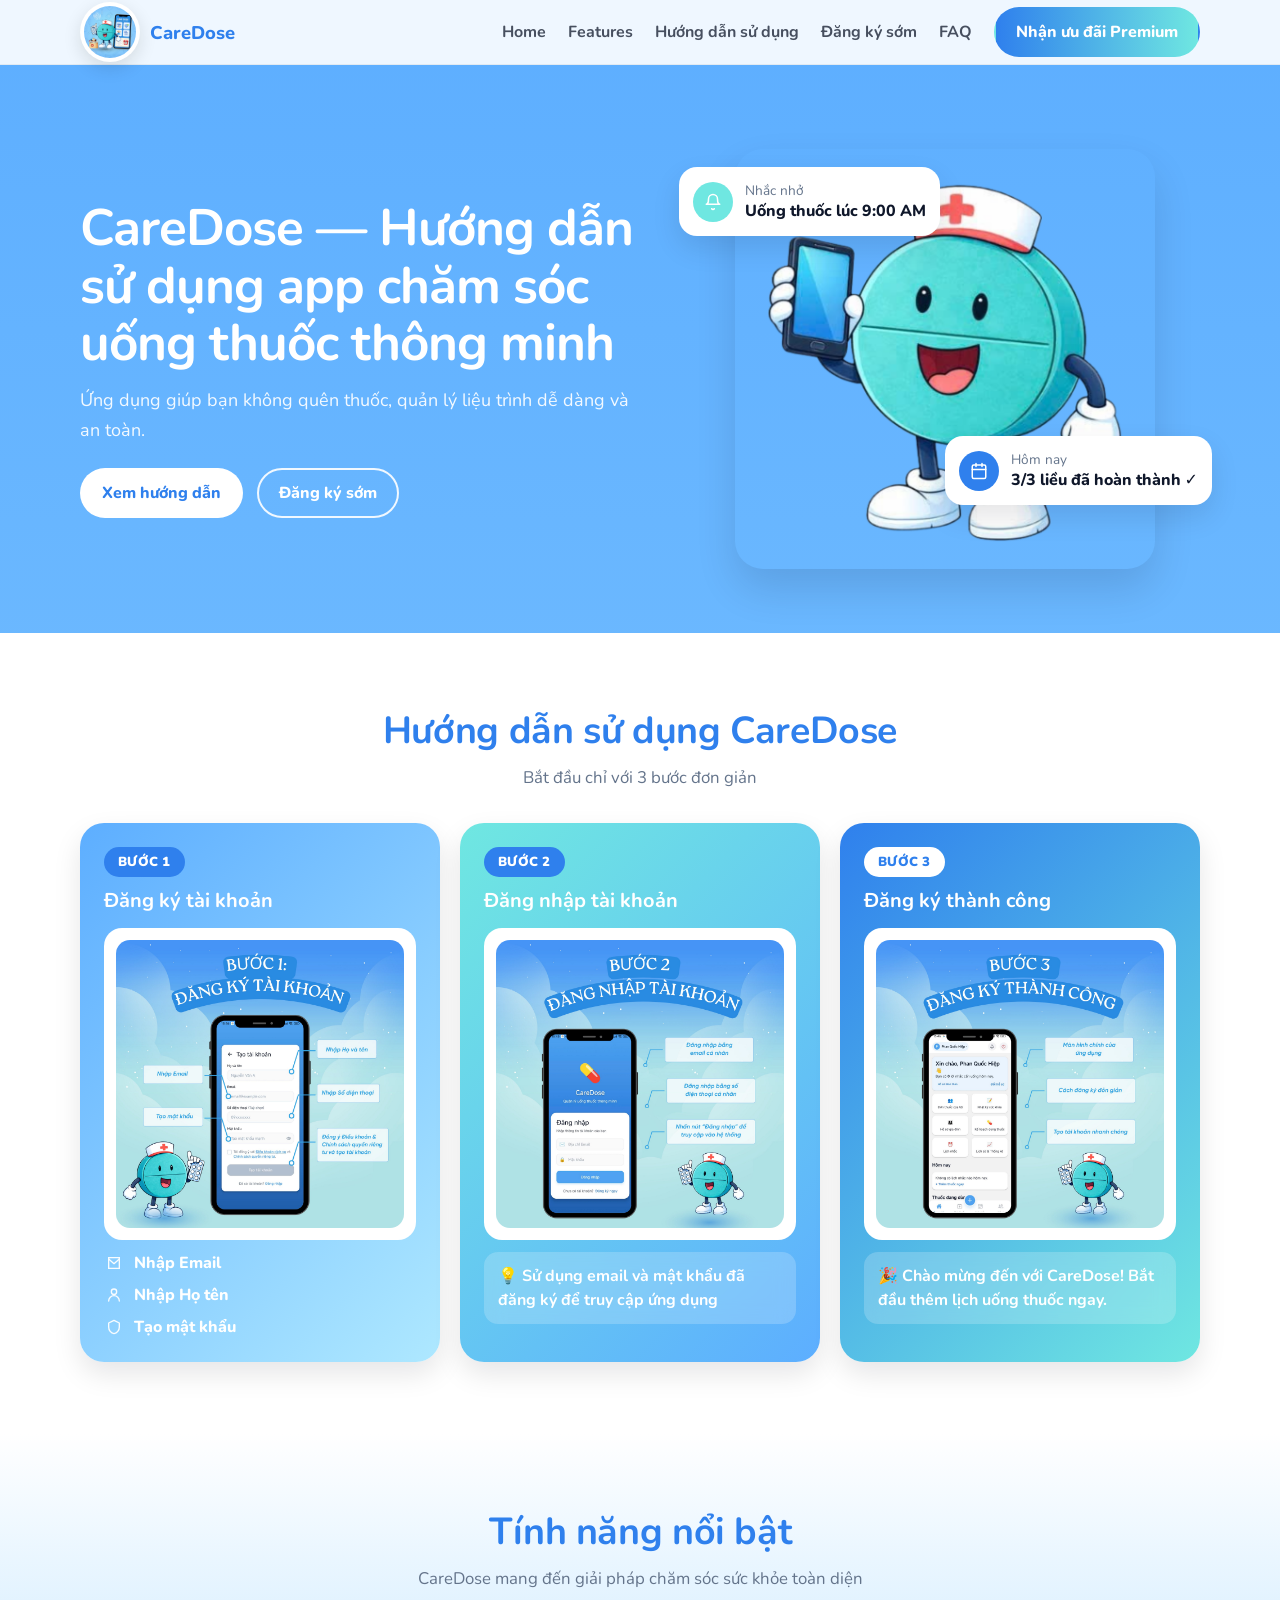
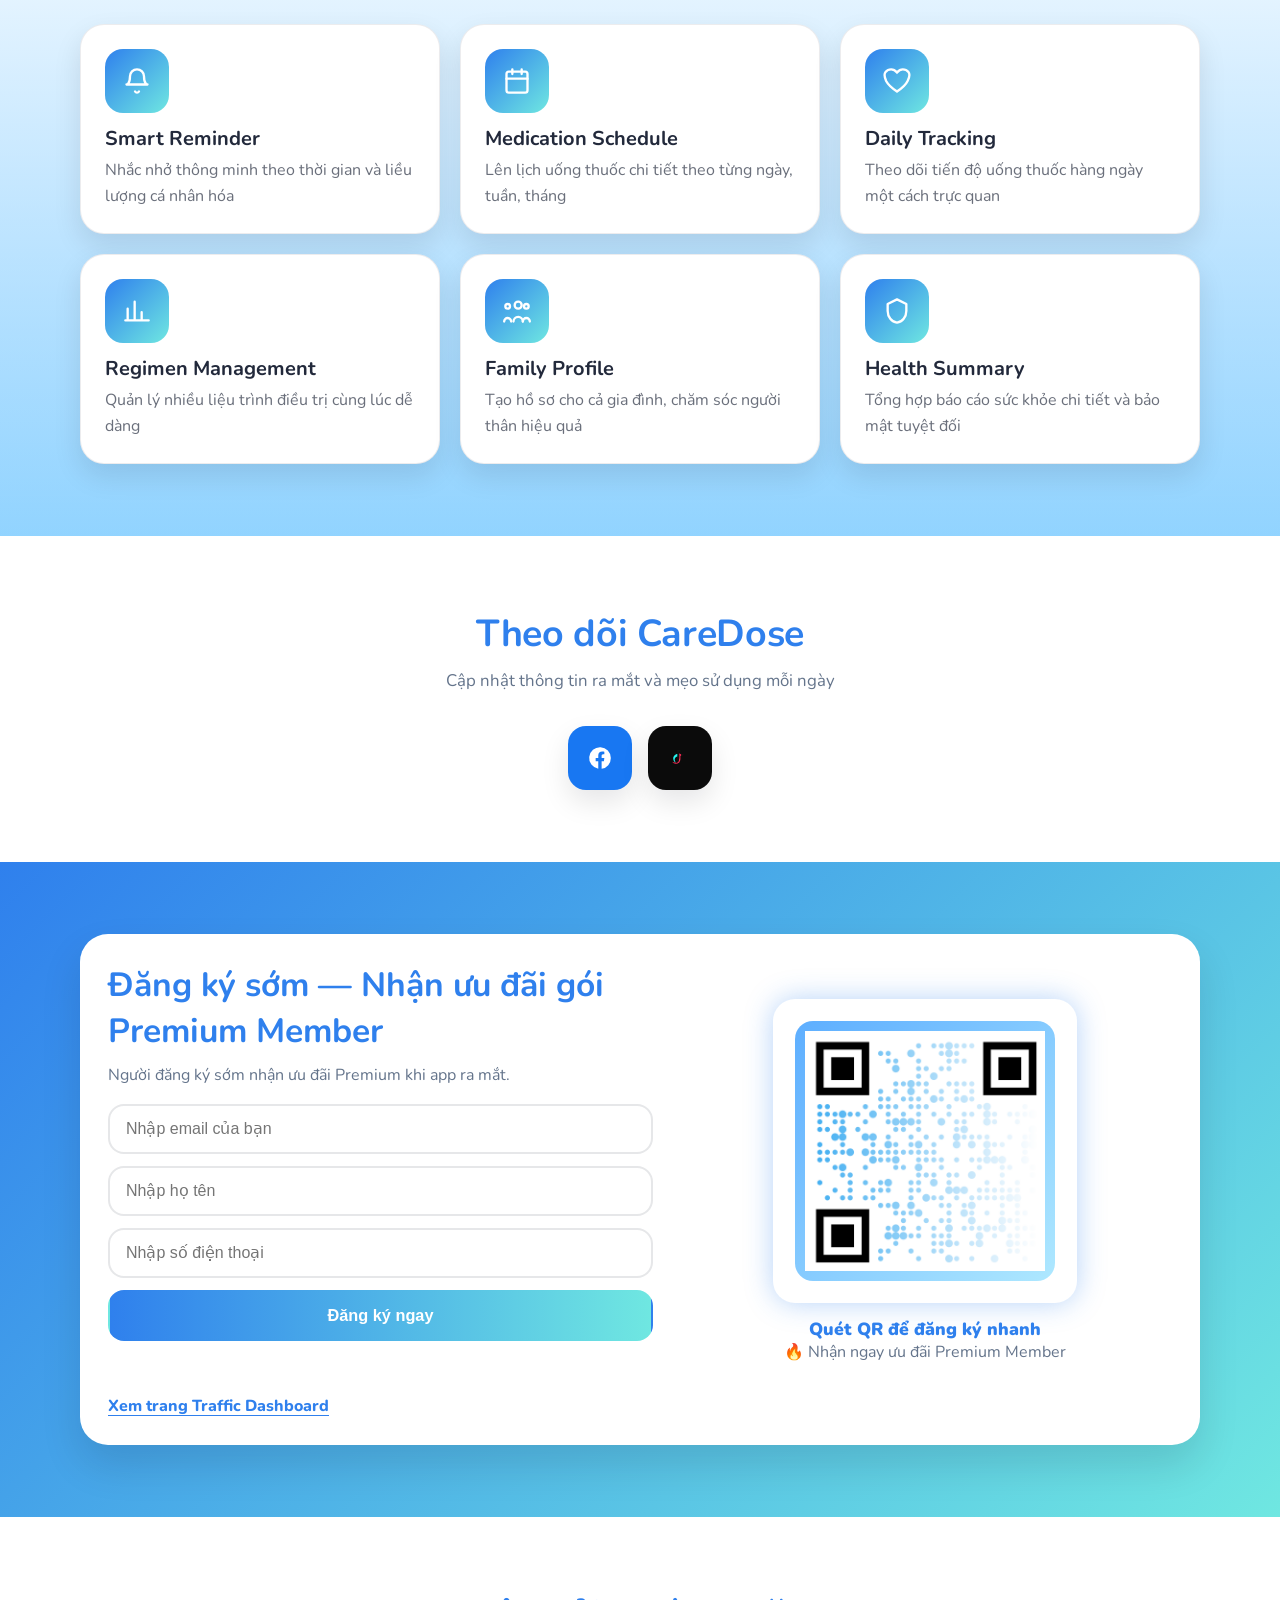
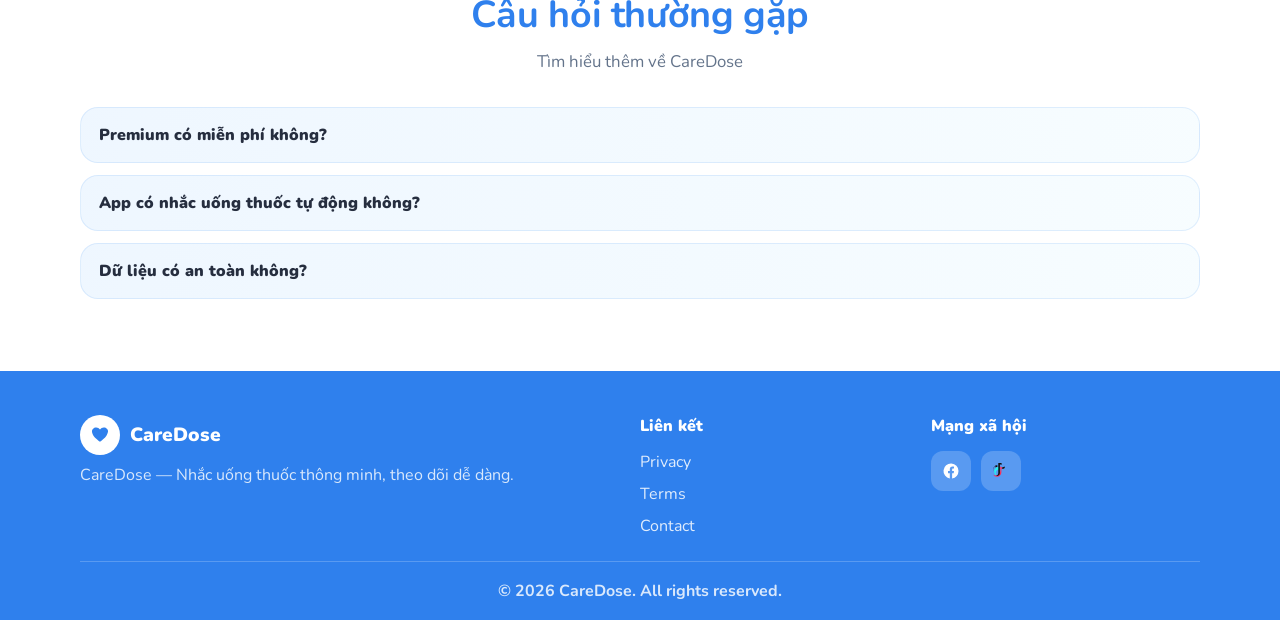
==== commit f2810024: "update 5/3" ====
--- a/index.html
+++ b/index.html
@@ -326,6 +326,9 @@
                   <label class="field">
                     <input type="text" name="entry.870572289" placeholder="Nhập họ tên" required>
                   </label>
+                  <label class="field">
+                    <input type="text" name="entry.833269098" placeholder="Nhập số điện thoại " required>
+                  </label>
 
                   <button id="early-access-btn" type="submit" class="btn btn-primary btn-lg">Đăng ký ngay</button>
                   <p class="tiny muted" id="early-access-msg" style="margin-top:10px;"></p>
@@ -397,9 +400,13 @@
             <details class="faq-item">
               <summary>Premium có miễn phí không?</summary>
               <div class="faq-body">
-                Người đăng ký sớm sẽ nhận những ưu đãi cho gói Premium Member. Sau khi ra mắt chính thức, Premium Member
-                dự
-                kiến có mức phí <strong>99,000đ/tháng</strong> với đầy đủ tính năng cao cấp.
+                Hiện tại, chúng tôi đang có chương trình <strong>ưu đãi đặc biệt</strong> dành cho những người đăng ký
+                sớm:
+                <ul>
+                  <li>Gói 6 tháng: <strong>550.000 VNĐ</strong></li>
+                  <li>Gói 12 tháng: <strong>1.000.000 VNĐ</strong></li>
+                </ul>
+                Đăng ký ngay hôm nay để tiết kiệm chi phí và trải nghiệm đầy đủ các tính năng cao cấp!
               </div>
             </details>
 
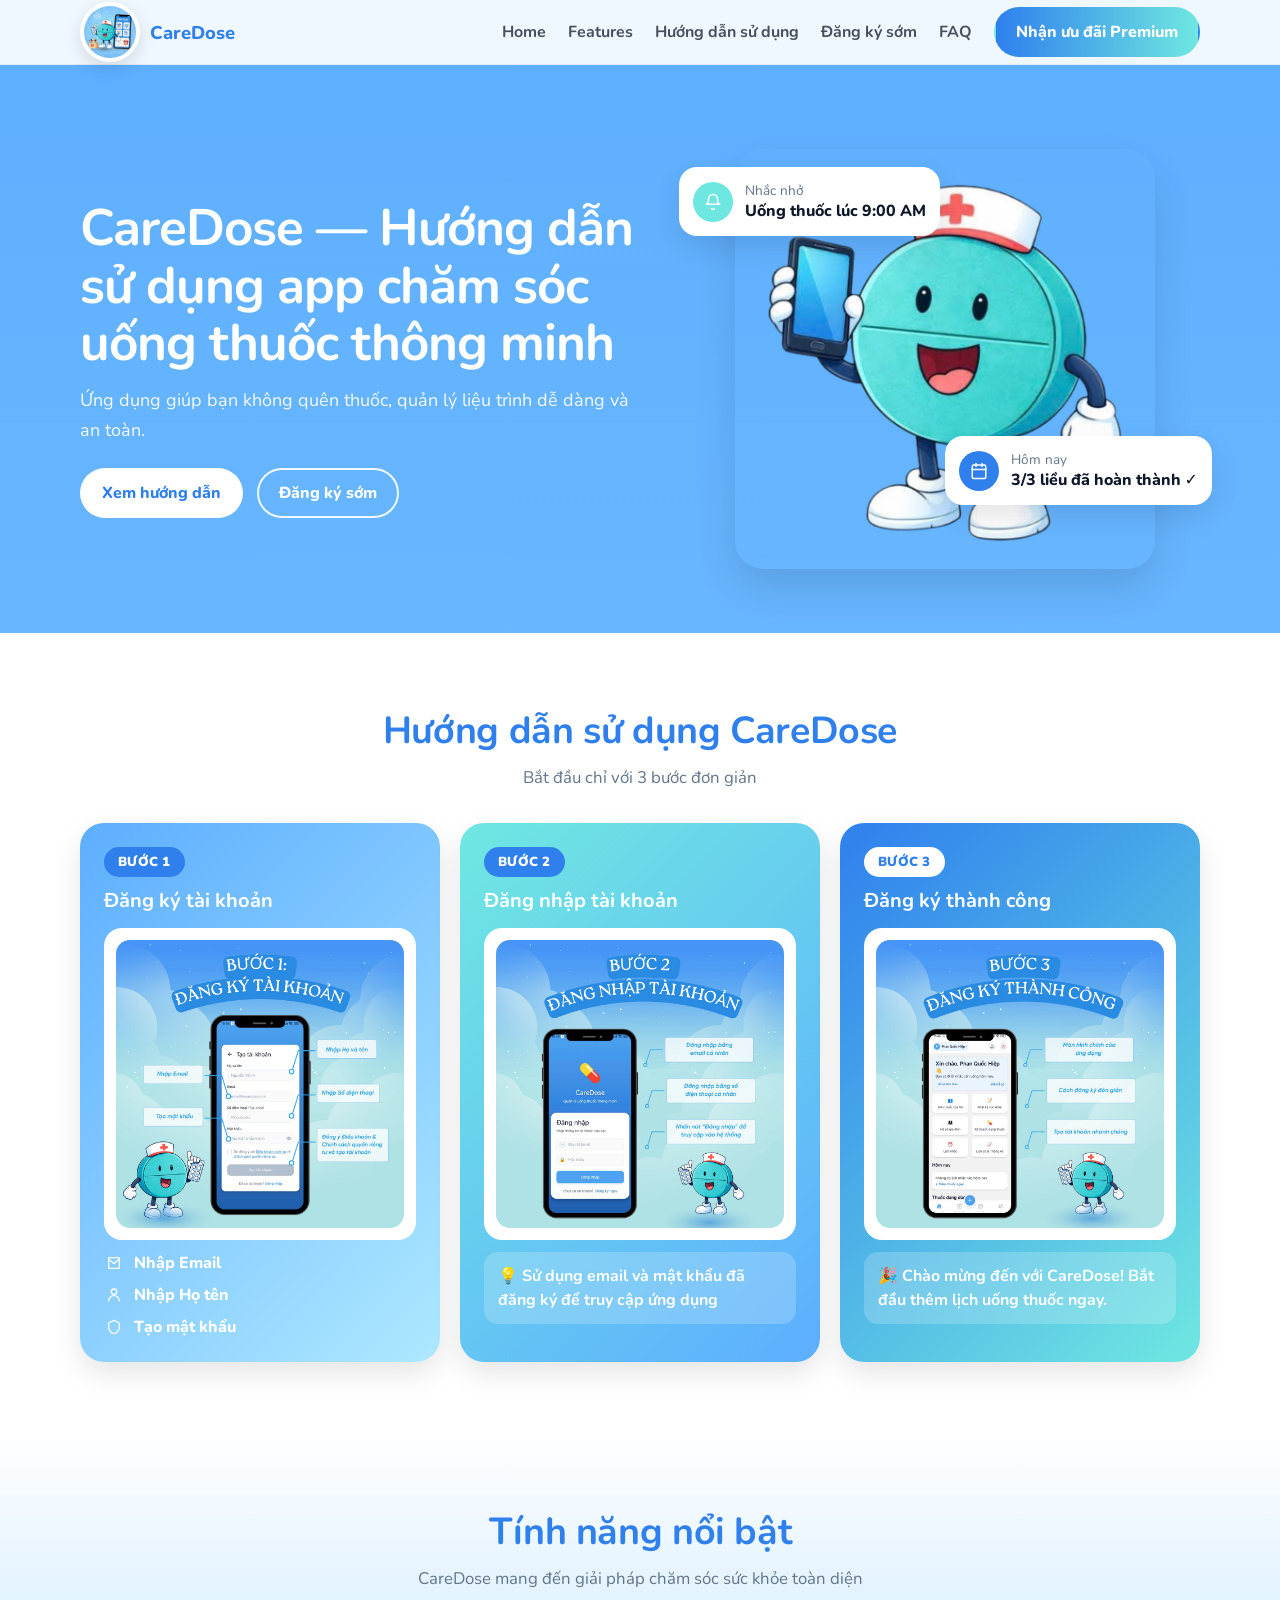
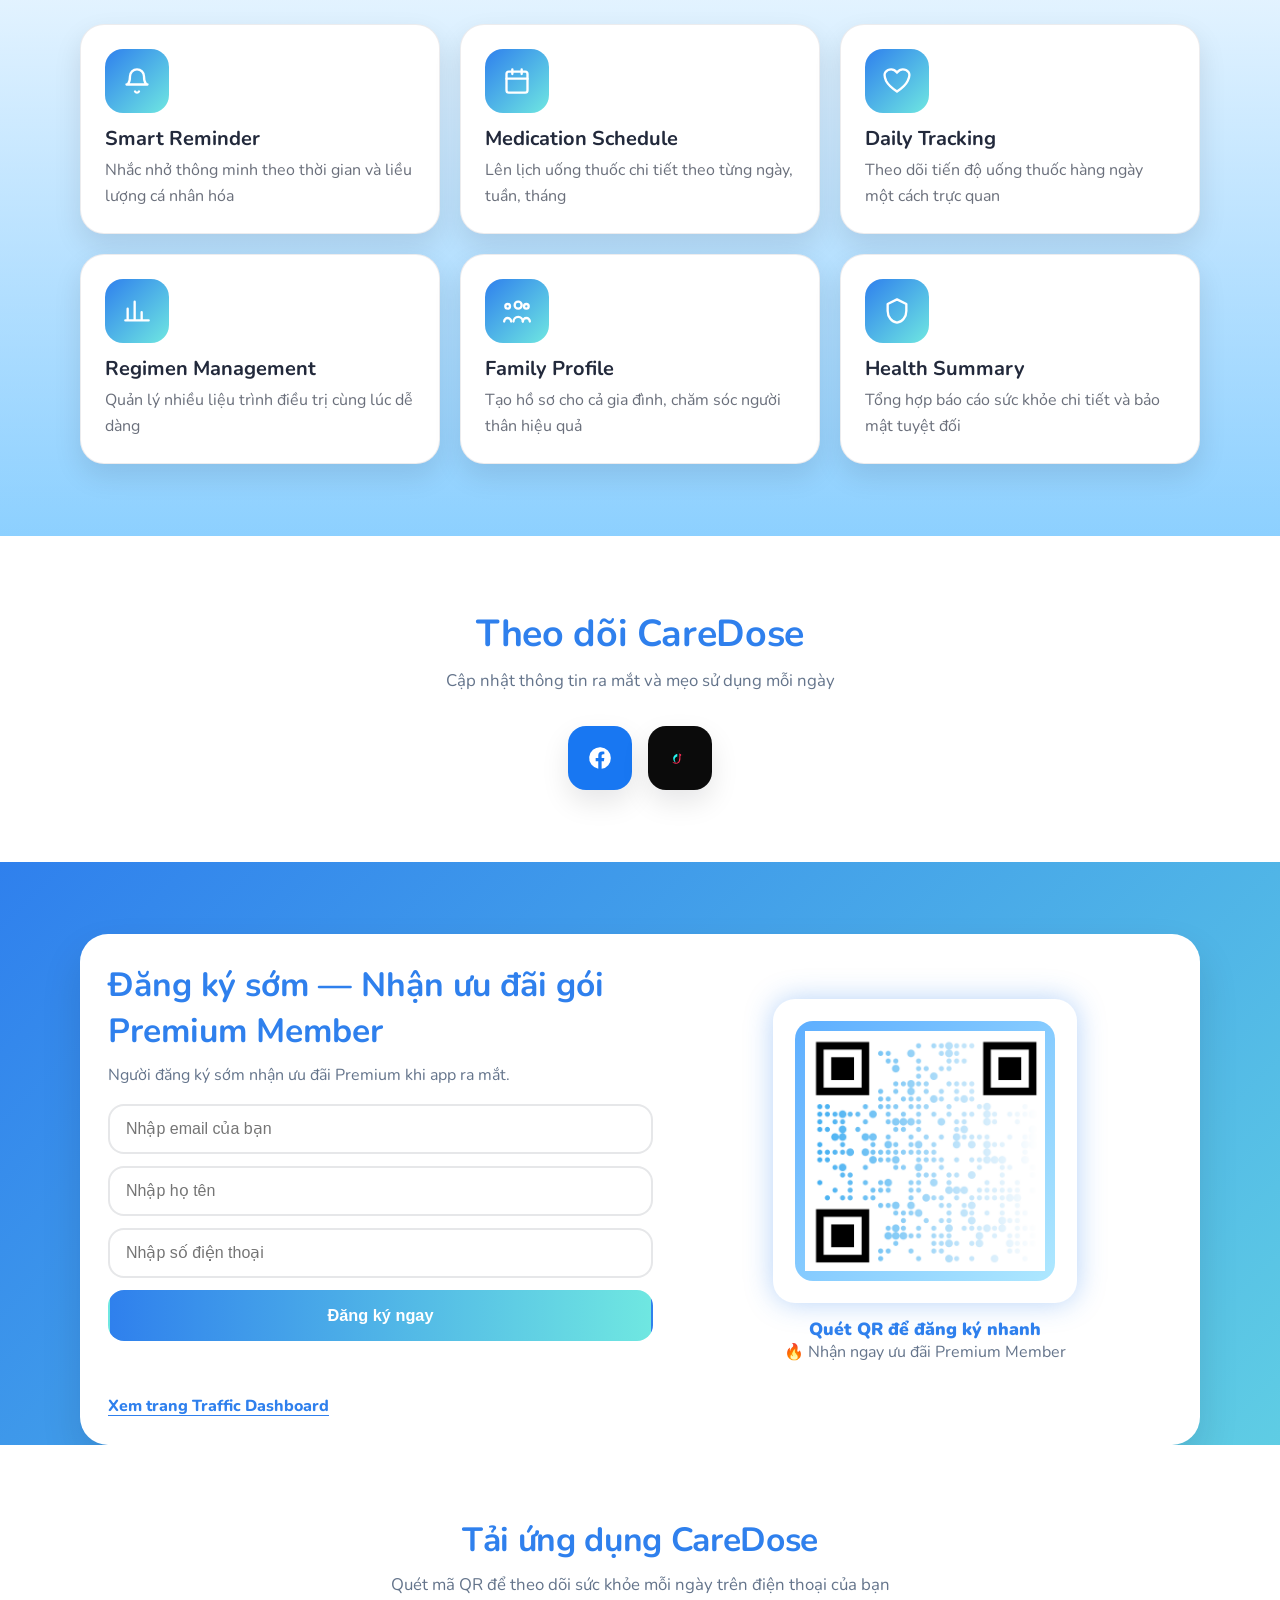
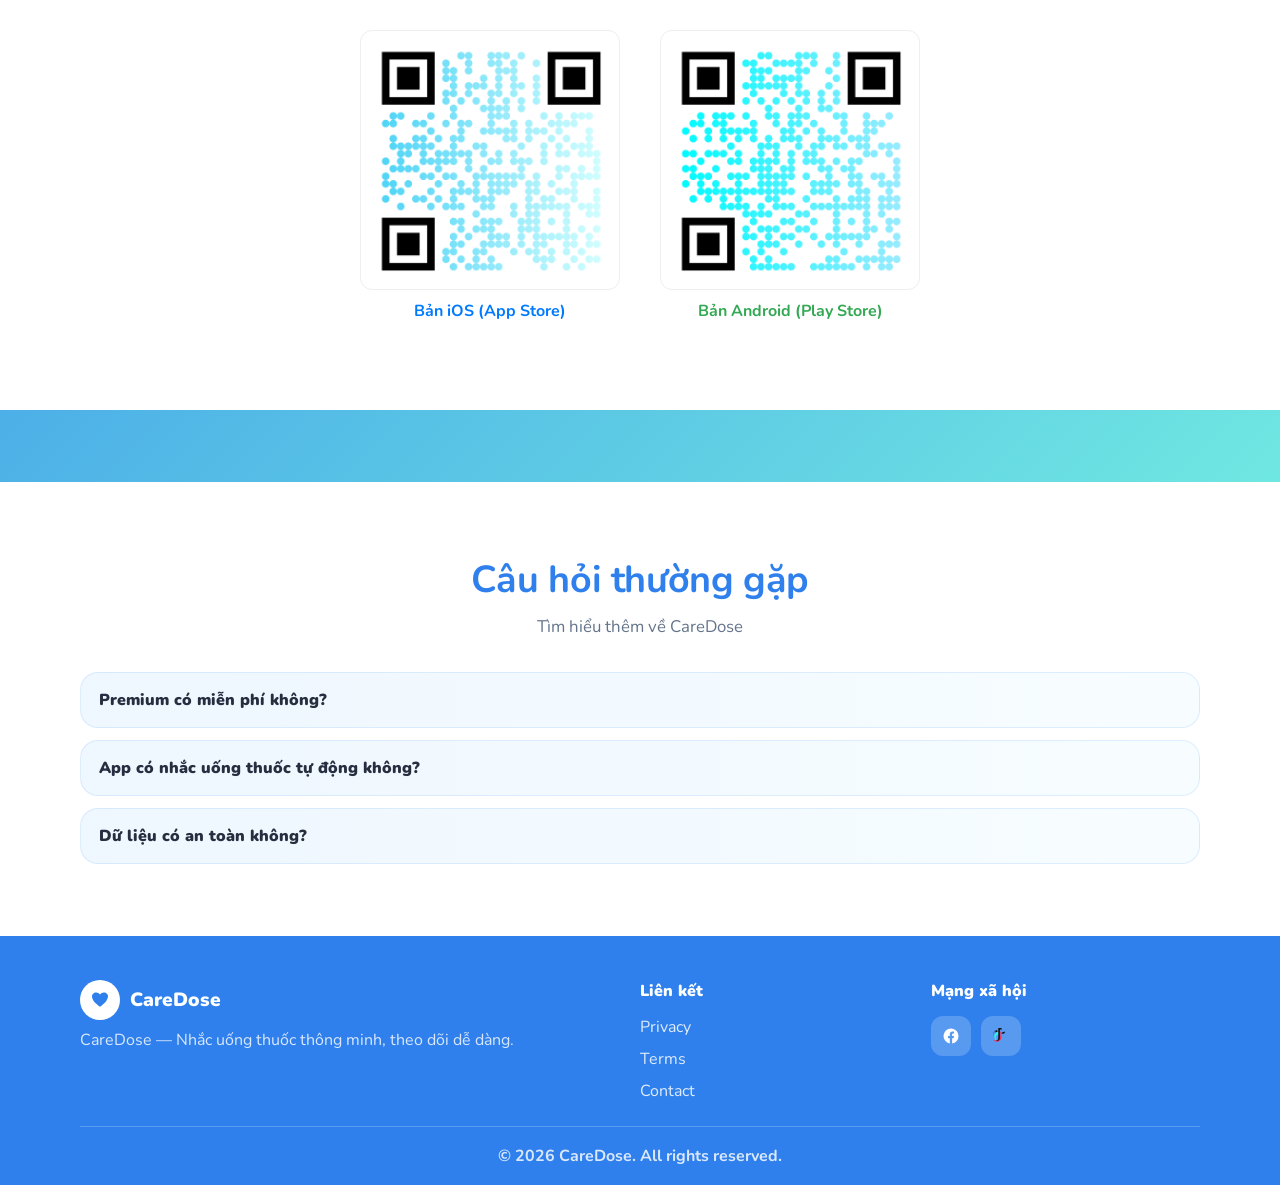
==== commit e14d5c7a: "update" ====
--- a/index.html
+++ b/index.html
@@ -360,6 +360,36 @@
           </div>
         </div>
 
+        <section class="section section-white">
+          <div class="container center">
+            <header class="section-head center">
+              <h2>Tải ứng dụng CareDose</h2>
+              <p class="subhead">Quét mã QR để theo dõi sức khỏe mỗi ngày trên điện thoại của bạn</p>
+            </header>
+
+            <div class="qr-row"
+              style="display: flex; justify-content: center; gap: 40px; margin-top: 20px; flex-wrap: wrap;">
+
+              <div class="qr-item" style="text-align: center;">
+                <a href="URL_TAI_APP_STORE" target="_blank" rel="noopener">
+                  <img src="assets/QR_IOS.png" alt="Tải CareDose trên App Store" width="260" height="260"
+                    style="border: 1px solid #eee; border-radius: 12px; padding: 10px;">
+                </a>
+                <p style="margin-top: 10px; font-weight: bold; color: #007AFF;">Bản iOS (App Store)</p>
+              </div>
+
+              <div class="qr-item" style="text-align: center;">
+                <a href="URL_TAI_GOOGLE_PLAY" target="_blank" rel="noopener">
+                  <img src="assets/QR_AN.png" alt="Tải CareDose trên Google Play" width="260" height="260"
+                    style="border: 1px solid #eee; border-radius: 12px; padding: 10px;">
+                </a>
+                <p style="margin-top: 10px; font-weight: bold; color: #34A853;">Bản Android (Play Store)</p>
+              </div>
+
+            </div>
+          </div>
+        </section>
+
         <script>
           (function () {
             const form = document.getElementById("early-access-form");
